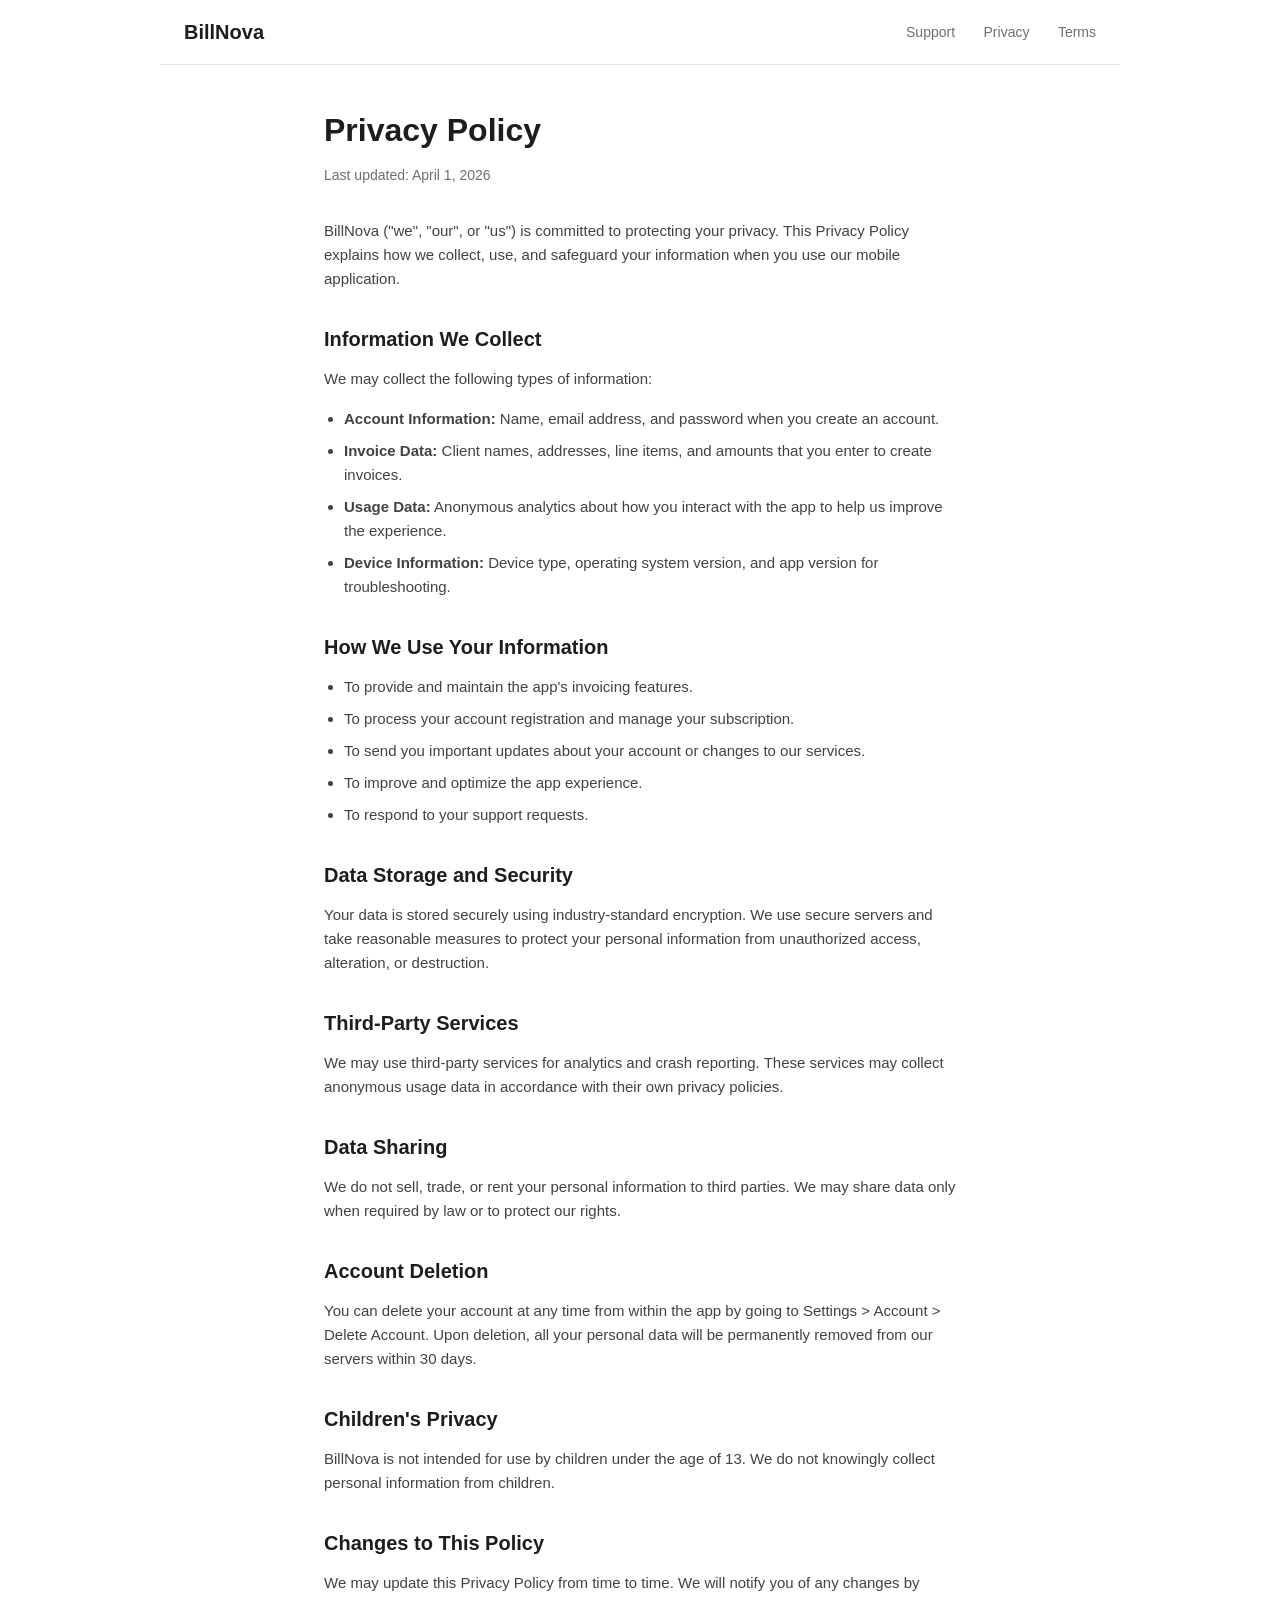
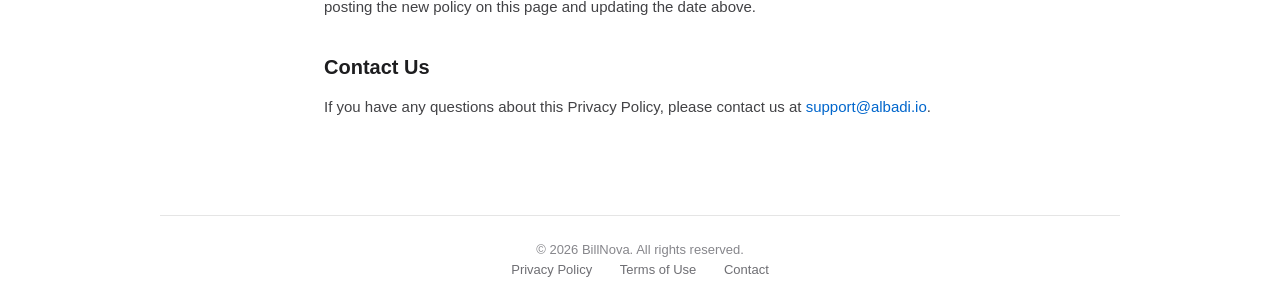
==== privacy.html @ acc8936a "Initial BillNova site: support, privacy, and terms pages" ====
<!DOCTYPE html>
<html lang="en">
<head>
  <meta charset="UTF-8">
  <meta name="viewport" content="width=device-width, initial-scale=1.0">
  <title>BillNova — Privacy Policy</title>
  <link rel="stylesheet" href="style.css">
</head>
<body>
  <header>
    <a href="index.html" class="logo">BillNova</a>
    <nav>
      <a href="index.html">Support</a>
      <a href="privacy.html">Privacy</a>
      <a href="terms.html">Terms</a>
    </nav>
  </header>

  <div class="content">
    <h1>Privacy Policy</h1>
    <p class="updated">Last updated: April 1, 2026</p>

    <p>BillNova ("we", "our", or "us") is committed to protecting your privacy. This Privacy Policy explains how we collect, use, and safeguard your information when you use our mobile application.</p>

    <h2>Information We Collect</h2>
    <p>We may collect the following types of information:</p>
    <ul>
      <li><strong>Account Information:</strong> Name, email address, and password when you create an account.</li>
      <li><strong>Invoice Data:</strong> Client names, addresses, line items, and amounts that you enter to create invoices.</li>
      <li><strong>Usage Data:</strong> Anonymous analytics about how you interact with the app to help us improve the experience.</li>
      <li><strong>Device Information:</strong> Device type, operating system version, and app version for troubleshooting.</li>
    </ul>

    <h2>How We Use Your Information</h2>
    <ul>
      <li>To provide and maintain the app's invoicing features.</li>
      <li>To process your account registration and manage your subscription.</li>
      <li>To send you important updates about your account or changes to our services.</li>
      <li>To improve and optimize the app experience.</li>
      <li>To respond to your support requests.</li>
    </ul>

    <h2>Data Storage and Security</h2>
    <p>Your data is stored securely using industry-standard encryption. We use secure servers and take reasonable measures to protect your personal information from unauthorized access, alteration, or destruction.</p>

    <h2>Third-Party Services</h2>
    <p>We may use third-party services for analytics and crash reporting. These services may collect anonymous usage data in accordance with their own privacy policies.</p>

    <h2>Data Sharing</h2>
    <p>We do not sell, trade, or rent your personal information to third parties. We may share data only when required by law or to protect our rights.</p>

    <h2>Account Deletion</h2>
    <p>You can delete your account at any time from within the app by going to Settings &gt; Account &gt; Delete Account. Upon deletion, all your personal data will be permanently removed from our servers within 30 days.</p>

    <h2>Children's Privacy</h2>
    <p>BillNova is not intended for use by children under the age of 13. We do not knowingly collect personal information from children.</p>

    <h2>Changes to This Policy</h2>
    <p>We may update this Privacy Policy from time to time. We will notify you of any changes by posting the new policy on this page and updating the date above.</p>

    <h2>Contact Us</h2>
    <p>If you have any questions about this Privacy Policy, please contact us at <a href="mailto:support@albadi.io">support@albadi.io</a>.</p>
  </div>

  <footer>
    <p>&copy; 2026 BillNova. All rights reserved.</p>
    <p>
      <a href="privacy.html">Privacy Policy</a>
      <a href="terms.html">Terms of Use</a>
      <a href="mailto:support@albadi.io">Contact</a>
    </p>
  </footer>
</body>
</html>
---- style.css ----
* {
  margin: 0;
  padding: 0;
  box-sizing: border-box;
}

body {
  font-family: -apple-system, BlinkMacSystemFont, "Segoe UI", Roboto, Helvetica, Arial, sans-serif;
  color: #1d1d1f;
  background: #fff;
  line-height: 1.6;
  -webkit-font-smoothing: antialiased;
}

header {
  border-bottom: 1px solid #e5e5e5;
  padding: 16px 24px;
  display: flex;
  align-items: center;
  justify-content: space-between;
  max-width: 960px;
  margin: 0 auto;
}

header .logo {
  font-size: 20px;
  font-weight: 700;
  color: #1d1d1f;
  text-decoration: none;
}

nav a {
  margin-left: 24px;
  font-size: 14px;
  color: #6e6e73;
  text-decoration: none;
}

nav a:hover {
  color: #1d1d1f;
}

.hero {
  text-align: center;
  padding: 80px 24px 60px;
  max-width: 640px;
  margin: 0 auto;
}

.hero h1 {
  font-size: 40px;
  font-weight: 700;
  letter-spacing: -0.5px;
  margin-bottom: 16px;
}

.hero p {
  font-size: 18px;
  color: #6e6e73;
}

.content {
  max-width: 680px;
  margin: 0 auto;
  padding: 40px 24px 80px;
}

.content h1 {
  font-size: 32px;
  font-weight: 700;
  margin-bottom: 8px;
}

.content .updated {
  font-size: 14px;
  color: #6e6e73;
  margin-bottom: 32px;
}

.content h2 {
  font-size: 20px;
  font-weight: 600;
  margin-top: 32px;
  margin-bottom: 12px;
}

.content p,
.content ul {
  font-size: 15px;
  color: #424245;
  margin-bottom: 16px;
}

.content ul {
  padding-left: 20px;
}

.content li {
  margin-bottom: 8px;
}

.content a {
  color: #0066cc;
  text-decoration: none;
}

.content a:hover {
  text-decoration: underline;
}

.support-card {
  background: #f5f5f7;
  border-radius: 12px;
  padding: 32px;
  text-align: center;
  margin: 40px 0;
}

.support-card h2 {
  margin-top: 0;
}

.support-card p {
  margin-bottom: 8px;
}

.btn {
  display: inline-block;
  background: #0066cc;
  color: #fff;
  padding: 12px 28px;
  border-radius: 8px;
  font-size: 15px;
  font-weight: 500;
  text-decoration: none;
  margin-top: 16px;
}

.btn:hover {
  background: #0055b3;
  text-decoration: none;
}

footer {
  border-top: 1px solid #e5e5e5;
  padding: 24px;
  text-align: center;
  font-size: 13px;
  color: #86868b;
  max-width: 960px;
  margin: 0 auto;
}

footer a {
  color: #6e6e73;
  text-decoration: none;
  margin: 0 12px;
}

footer a:hover {
  color: #1d1d1f;
}
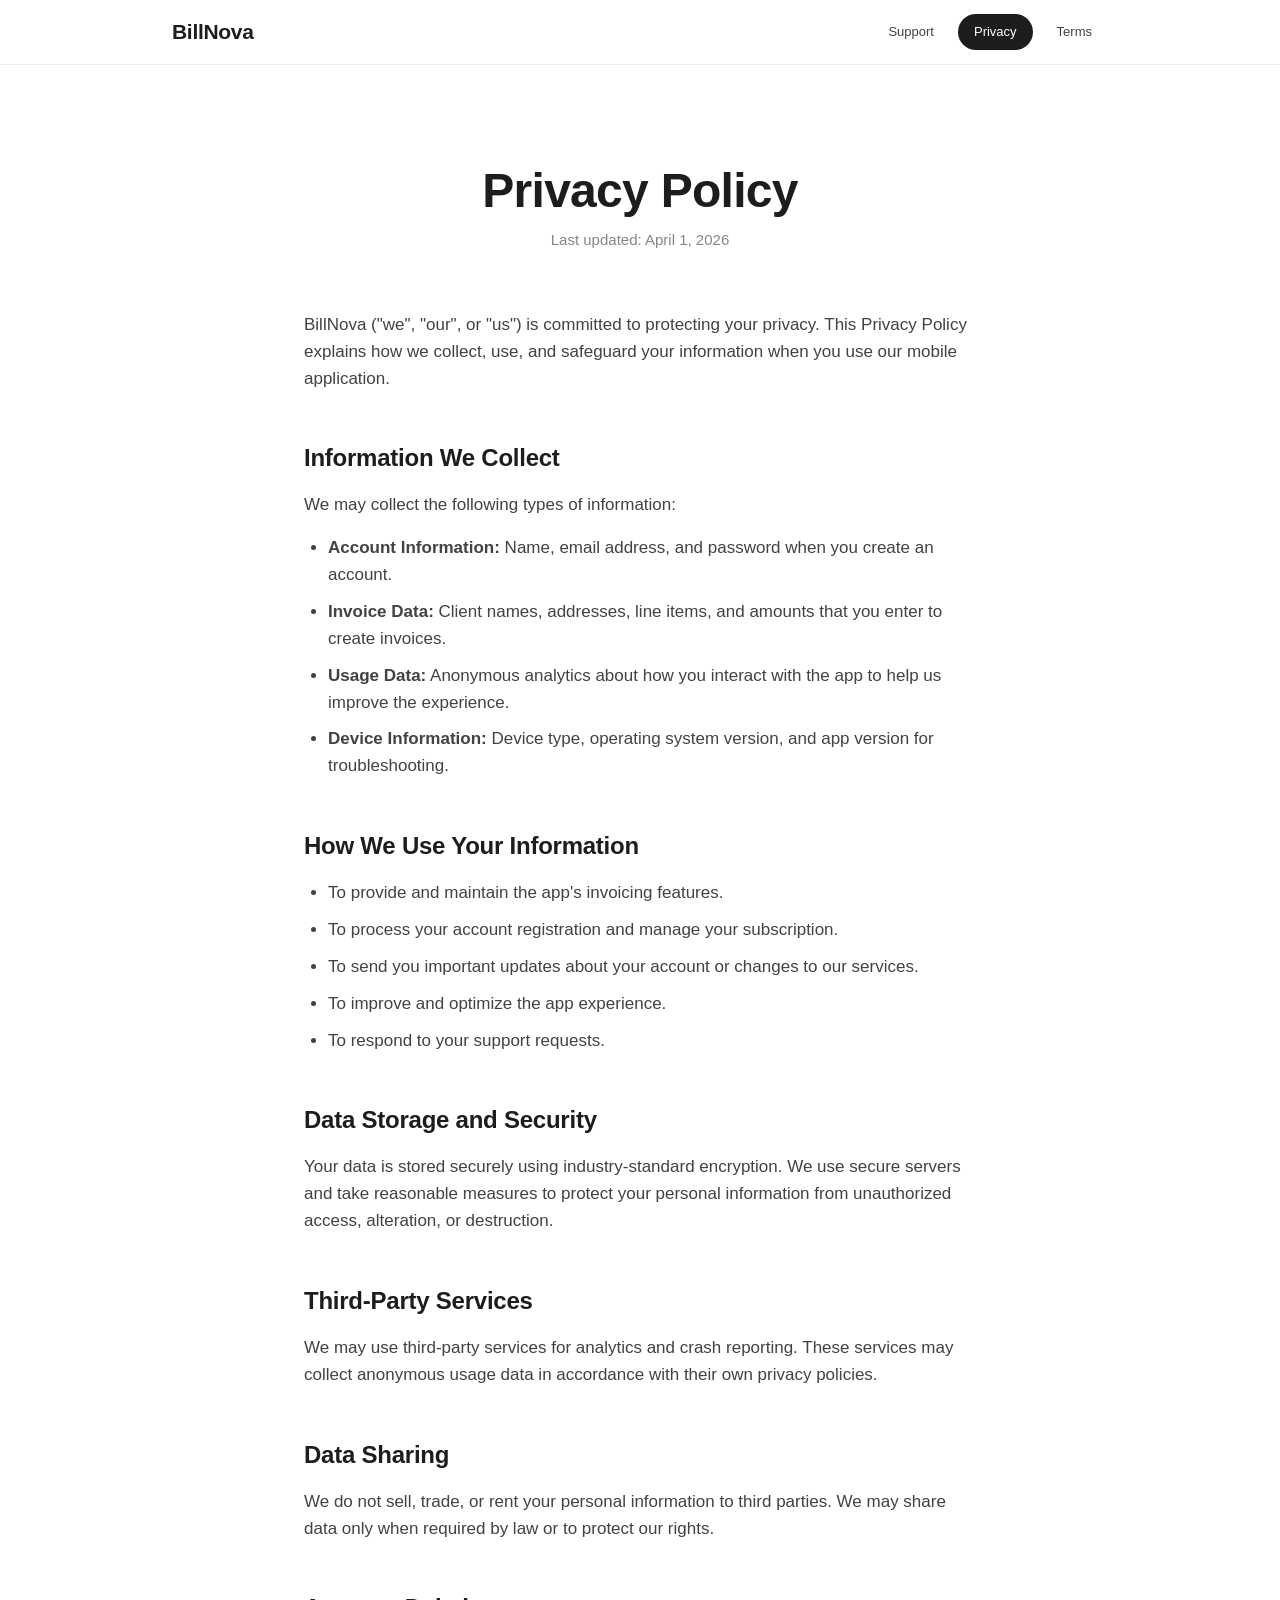
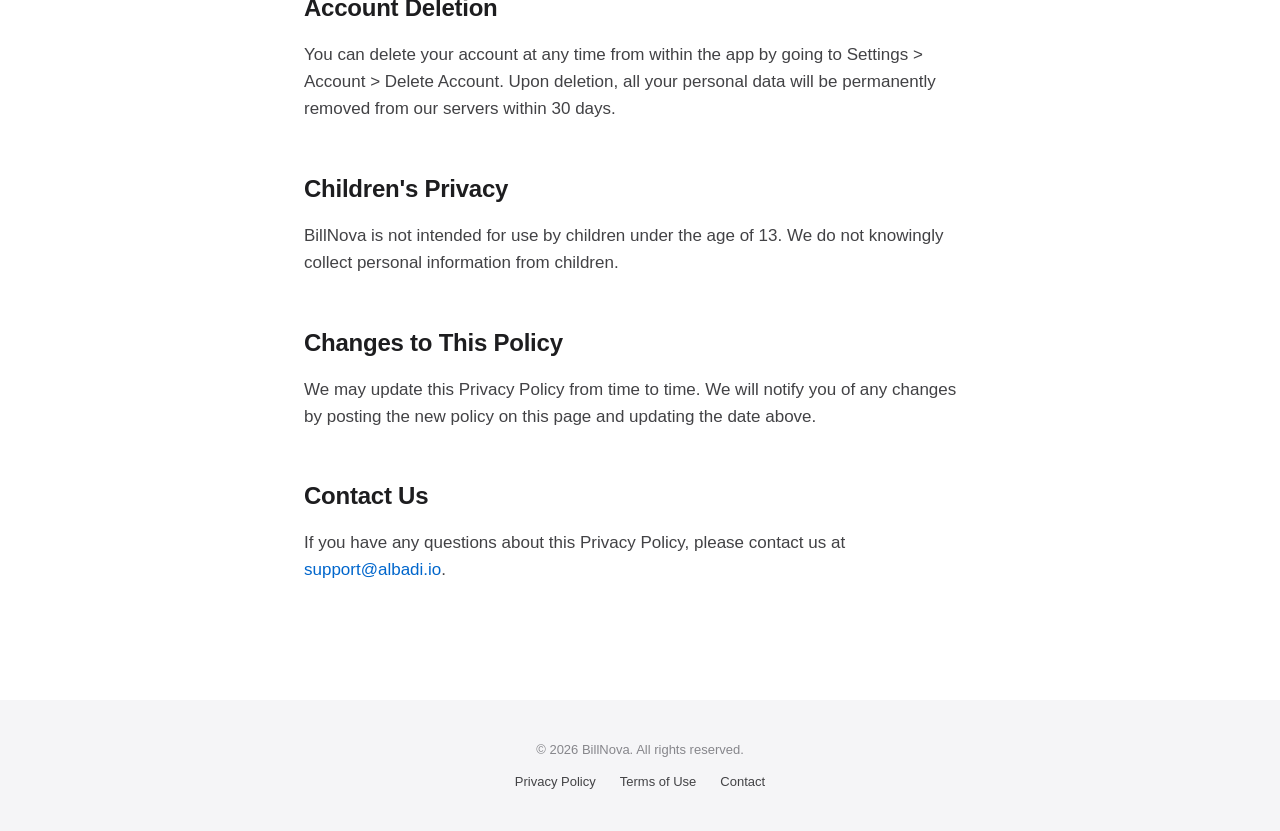
==== commit fe6a1ca2: "Apple-style redesign: frosted glass header, smooth fade-in animations, pill nav, refined typography" ====
--- a/privacy.html
+++ b/privacy.html
@@ -8,67 +8,103 @@
 </head>
 <body>
   <header>
-    <a href="index.html" class="logo">BillNova</a>
-    <nav>
-      <a href="index.html">Support</a>
-      <a href="privacy.html">Privacy</a>
-      <a href="terms.html">Terms</a>
-    </nav>
+    <div class="inner">
+      <a href="index.html" class="logo">BillNova</a>
+      <nav>
+        <a href="index.html">Support</a>
+        <a href="privacy.html" class="active">Privacy</a>
+        <a href="terms.html">Terms</a>
+      </nav>
+    </div>
   </header>
 
-  <div class="content">
+  <div class="page-header fade-in">
     <h1>Privacy Policy</h1>
     <p class="updated">Last updated: April 1, 2026</p>
+  </div>
 
-    <p>BillNova ("we", "our", or "us") is committed to protecting your privacy. This Privacy Policy explains how we collect, use, and safeguard your information when you use our mobile application.</p>
+  <div class="content">
+    <p class="fade-in">BillNova ("we", "our", or "us") is committed to protecting your privacy. This Privacy Policy explains how we collect, use, and safeguard your information when you use our mobile application.</p>
 
-    <h2>Information We Collect</h2>
-    <p>We may collect the following types of information:</p>
-    <ul>
-      <li><strong>Account Information:</strong> Name, email address, and password when you create an account.</li>
-      <li><strong>Invoice Data:</strong> Client names, addresses, line items, and amounts that you enter to create invoices.</li>
-      <li><strong>Usage Data:</strong> Anonymous analytics about how you interact with the app to help us improve the experience.</li>
-      <li><strong>Device Information:</strong> Device type, operating system version, and app version for troubleshooting.</li>
-    </ul>
+    <div class="fade-in">
+      <h2>Information We Collect</h2>
+      <p>We may collect the following types of information:</p>
+      <ul>
+        <li><strong>Account Information:</strong> Name, email address, and password when you create an account.</li>
+        <li><strong>Invoice Data:</strong> Client names, addresses, line items, and amounts that you enter to create invoices.</li>
+        <li><strong>Usage Data:</strong> Anonymous analytics about how you interact with the app to help us improve the experience.</li>
+        <li><strong>Device Information:</strong> Device type, operating system version, and app version for troubleshooting.</li>
+      </ul>
+    </div>
 
-    <h2>How We Use Your Information</h2>
-    <ul>
-      <li>To provide and maintain the app's invoicing features.</li>
-      <li>To process your account registration and manage your subscription.</li>
-      <li>To send you important updates about your account or changes to our services.</li>
-      <li>To improve and optimize the app experience.</li>
-      <li>To respond to your support requests.</li>
-    </ul>
+    <div class="fade-in">
+      <h2>How We Use Your Information</h2>
+      <ul>
+        <li>To provide and maintain the app's invoicing features.</li>
+        <li>To process your account registration and manage your subscription.</li>
+        <li>To send you important updates about your account or changes to our services.</li>
+        <li>To improve and optimize the app experience.</li>
+        <li>To respond to your support requests.</li>
+      </ul>
+    </div>
 
-    <h2>Data Storage and Security</h2>
-    <p>Your data is stored securely using industry-standard encryption. We use secure servers and take reasonable measures to protect your personal information from unauthorized access, alteration, or destruction.</p>
+    <div class="fade-in">
+      <h2>Data Storage and Security</h2>
+      <p>Your data is stored securely using industry-standard encryption. We use secure servers and take reasonable measures to protect your personal information from unauthorized access, alteration, or destruction.</p>
+    </div>
 
-    <h2>Third-Party Services</h2>
-    <p>We may use third-party services for analytics and crash reporting. These services may collect anonymous usage data in accordance with their own privacy policies.</p>
+    <div class="fade-in">
+      <h2>Third-Party Services</h2>
+      <p>We may use third-party services for analytics and crash reporting. These services may collect anonymous usage data in accordance with their own privacy policies.</p>
+    </div>
 
-    <h2>Data Sharing</h2>
-    <p>We do not sell, trade, or rent your personal information to third parties. We may share data only when required by law or to protect our rights.</p>
+    <div class="fade-in">
+      <h2>Data Sharing</h2>
+      <p>We do not sell, trade, or rent your personal information to third parties. We may share data only when required by law or to protect our rights.</p>
+    </div>
 
-    <h2>Account Deletion</h2>
-    <p>You can delete your account at any time from within the app by going to Settings &gt; Account &gt; Delete Account. Upon deletion, all your personal data will be permanently removed from our servers within 30 days.</p>
+    <div class="fade-in">
+      <h2>Account Deletion</h2>
+      <p>You can delete your account at any time from within the app by going to Settings &gt; Account &gt; Delete Account. Upon deletion, all your personal data will be permanently removed from our servers within 30 days.</p>
+    </div>
 
-    <h2>Children's Privacy</h2>
-    <p>BillNova is not intended for use by children under the age of 13. We do not knowingly collect personal information from children.</p>
+    <div class="fade-in">
+      <h2>Children's Privacy</h2>
+      <p>BillNova is not intended for use by children under the age of 13. We do not knowingly collect personal information from children.</p>
+    </div>
 
-    <h2>Changes to This Policy</h2>
-    <p>We may update this Privacy Policy from time to time. We will notify you of any changes by posting the new policy on this page and updating the date above.</p>
+    <div class="fade-in">
+      <h2>Changes to This Policy</h2>
+      <p>We may update this Privacy Policy from time to time. We will notify you of any changes by posting the new policy on this page and updating the date above.</p>
+    </div>
 
-    <h2>Contact Us</h2>
-    <p>If you have any questions about this Privacy Policy, please contact us at <a href="mailto:support@albadi.io">support@albadi.io</a>.</p>
+    <div class="fade-in">
+      <h2>Contact Us</h2>
+      <p>If you have any questions about this Privacy Policy, please contact us at <a href="mailto:support@albadi.io">support@albadi.io</a>.</p>
+    </div>
   </div>
 
   <footer>
-    <p>&copy; 2026 BillNova. All rights reserved.</p>
-    <p>
-      <a href="privacy.html">Privacy Policy</a>
-      <a href="terms.html">Terms of Use</a>
-      <a href="mailto:support@albadi.io">Contact</a>
-    </p>
+    <div class="inner">
+      <p>&copy; 2026 BillNova. All rights reserved.</p>
+      <div class="links">
+        <a href="privacy.html">Privacy Policy</a>
+        <a href="terms.html">Terms of Use</a>
+        <a href="mailto:support@albadi.io">Contact</a>
+      </div>
+    </div>
   </footer>
+
+  <script>
+    const observer = new IntersectionObserver((entries) => {
+      entries.forEach(entry => {
+        if (entry.isIntersecting) {
+          entry.target.classList.add('visible');
+        }
+      });
+    }, { threshold: 0.1, rootMargin: '0px 0px -40px 0px' });
+
+    document.querySelectorAll('.fade-in').forEach(el => observer.observe(el));
+  </script>
 </body>
 </html>
--- a/style.css
+++ b/style.css
@@ -5,158 +5,326 @@
 }
 
 body {
-  font-family: -apple-system, BlinkMacSystemFont, "Segoe UI", Roboto, Helvetica, Arial, sans-serif;
+  font-family: -apple-system, BlinkMacSystemFont, "SF Pro Display", "SF Pro Text", "Helvetica Neue", Helvetica, Arial, sans-serif;
   color: #1d1d1f;
   background: #fff;
-  line-height: 1.6;
+  line-height: 1.5;
   -webkit-font-smoothing: antialiased;
-}
-
+  -moz-osx-font-smoothing: grayscale;
+  overflow-x: hidden;
+}
+
+/* Fade-in animations */
+.fade-in {
+  opacity: 0;
+  transform: translateY(30px);
+  transition: opacity 0.8s ease, transform 0.8s ease;
+}
+
+.fade-in.visible {
+  opacity: 1;
+  transform: translateY(0);
+}
+
+/* Header */
 header {
-  border-bottom: 1px solid #e5e5e5;
-  padding: 16px 24px;
+  position: sticky;
+  top: 0;
+  z-index: 100;
+  background: rgba(255, 255, 255, 0.72);
+  backdrop-filter: saturate(180%) blur(20px);
+  -webkit-backdrop-filter: saturate(180%) blur(20px);
+  border-bottom: 1px solid rgba(0, 0, 0, 0.08);
+}
+
+header .inner {
+  max-width: 980px;
+  margin: 0 auto;
+  padding: 14px 22px;
   display: flex;
   align-items: center;
   justify-content: space-between;
-  max-width: 960px;
-  margin: 0 auto;
 }
 
 header .logo {
-  font-size: 20px;
+  font-size: 21px;
   font-weight: 700;
   color: #1d1d1f;
   text-decoration: none;
+  letter-spacing: -0.3px;
+}
+
+nav {
+  display: flex;
+  gap: 8px;
 }
 
 nav a {
-  margin-left: 24px;
-  font-size: 14px;
-  color: #6e6e73;
-  text-decoration: none;
+  font-size: 13px;
+  color: #424245;
+  text-decoration: none;
+  padding: 8px 16px;
+  border-radius: 20px;
+  transition: all 0.3s ease;
+  font-weight: 500;
 }
 
 nav a:hover {
   color: #1d1d1f;
-}
-
+  background: rgba(0, 0, 0, 0.04);
+}
+
+nav a.active {
+  color: #fff;
+  background: #1d1d1f;
+}
+
+/* Hero */
 .hero {
   text-align: center;
-  padding: 80px 24px 60px;
-  max-width: 640px;
+  padding: 100px 24px 80px;
+  max-width: 720px;
   margin: 0 auto;
 }
 
 .hero h1 {
-  font-size: 40px;
+  font-size: 56px;
   font-weight: 700;
-  letter-spacing: -0.5px;
+  letter-spacing: -0.015em;
+  line-height: 1.07;
+  margin-bottom: 20px;
+  background: linear-gradient(135deg, #1d1d1f 0%, #424245 100%);
+  -webkit-background-clip: text;
+  -webkit-text-fill-color: transparent;
+  background-clip: text;
+}
+
+.hero p {
+  font-size: 21px;
+  color: #86868b;
+  font-weight: 400;
+  line-height: 1.38;
+  max-width: 500px;
+  margin: 0 auto;
+}
+
+/* Content sections */
+.content {
+  max-width: 720px;
+  margin: 0 auto;
+  padding: 0 24px 100px;
+}
+
+.content h1 {
+  font-size: 48px;
+  font-weight: 700;
+  letter-spacing: -0.015em;
+  line-height: 1.1;
+  margin-bottom: 8px;
+}
+
+.content .updated {
+  font-size: 15px;
+  color: #86868b;
+  margin-bottom: 48px;
+}
+
+.content h2 {
+  font-size: 24px;
+  font-weight: 600;
+  margin-top: 48px;
   margin-bottom: 16px;
-}
-
-.hero p {
-  font-size: 18px;
-  color: #6e6e73;
-}
-
-.content {
-  max-width: 680px;
-  margin: 0 auto;
-  padding: 40px 24px 80px;
-}
-
-.content h1 {
-  font-size: 32px;
-  font-weight: 700;
-  margin-bottom: 8px;
-}
-
-.content .updated {
-  font-size: 14px;
-  color: #6e6e73;
-  margin-bottom: 32px;
-}
-
-.content h2 {
-  font-size: 20px;
+  letter-spacing: -0.01em;
+}
+
+.content h3 {
+  font-size: 19px;
   font-weight: 600;
   margin-top: 32px;
-  margin-bottom: 12px;
+  margin-bottom: 8px;
 }
 
 .content p,
 .content ul {
-  font-size: 15px;
+  font-size: 17px;
   color: #424245;
   margin-bottom: 16px;
+  line-height: 1.58;
 }
 
 .content ul {
-  padding-left: 20px;
+  padding-left: 24px;
 }
 
 .content li {
-  margin-bottom: 8px;
+  margin-bottom: 10px;
 }
 
 .content a {
-  color: #0066cc;
-  text-decoration: none;
+  color: #06c;
+  text-decoration: none;
+  transition: color 0.2s ease;
 }
 
 .content a:hover {
+  color: #0055b3;
   text-decoration: underline;
 }
 
+/* Support card */
 .support-card {
-  background: #f5f5f7;
-  border-radius: 12px;
-  padding: 32px;
+  background: linear-gradient(145deg, #f5f5f7, #fafafa);
+  border-radius: 20px;
+  padding: 56px 40px;
   text-align: center;
-  margin: 40px 0;
+  margin: 64px 0;
+  transition: transform 0.4s ease, box-shadow 0.4s ease;
+}
+
+.support-card:hover {
+  transform: scale(1.01);
+  box-shadow: 0 8px 40px rgba(0, 0, 0, 0.06);
 }
 
 .support-card h2 {
   margin-top: 0;
+  font-size: 28px;
 }
 
 .support-card p {
   margin-bottom: 8px;
-}
-
+  font-size: 17px;
+  color: #86868b;
+}
+
+/* Buttons */
 .btn {
   display: inline-block;
-  background: #0066cc;
+  background: #1d1d1f;
   color: #fff;
-  padding: 12px 28px;
-  border-radius: 8px;
+  padding: 16px 36px;
+  border-radius: 980px;
+  font-size: 17px;
+  font-weight: 500;
+  text-decoration: none;
+  margin-top: 20px;
+  transition: all 0.4s ease;
+  letter-spacing: -0.01em;
+}
+
+.btn:hover {
+  background: #424245;
+  transform: scale(1.04);
+  text-decoration: none;
+}
+
+/* Section divider */
+.section-break {
+  width: 100%;
+  height: 1px;
+  background: linear-gradient(90deg, transparent, rgba(0,0,0,0.08), transparent);
+  margin: 60px auto;
+  max-width: 720px;
+}
+
+/* FAQ items */
+.faq-item {
+  padding: 28px 0;
+  border-bottom: 1px solid rgba(0, 0, 0, 0.06);
+}
+
+.faq-item:last-child {
+  border-bottom: none;
+}
+
+.faq-item h3 {
+  margin-top: 0;
+  font-size: 19px;
+  transition: color 0.3s ease;
+}
+
+.faq-item p {
+  margin-bottom: 0;
+}
+
+/* Page header for legal pages */
+.page-header {
+  text-align: center;
+  padding: 100px 24px 60px;
+  max-width: 720px;
+  margin: 0 auto;
+}
+
+.page-header h1 {
+  font-size: 48px;
+  font-weight: 700;
+  letter-spacing: -0.015em;
+  line-height: 1.1;
+  margin-bottom: 12px;
+}
+
+.page-header .updated {
   font-size: 15px;
-  font-weight: 500;
-  text-decoration: none;
-  margin-top: 16px;
-}
-
-.btn:hover {
-  background: #0055b3;
-  text-decoration: none;
-}
-
+  color: #86868b;
+}
+
+/* Footer */
 footer {
-  border-top: 1px solid #e5e5e5;
-  padding: 24px;
+  background: #f5f5f7;
+  padding: 40px 24px;
   text-align: center;
+}
+
+footer .inner {
+  max-width: 980px;
+  margin: 0 auto;
+}
+
+footer p {
   font-size: 13px;
   color: #86868b;
-  max-width: 960px;
-  margin: 0 auto;
+  margin-bottom: 12px;
+}
+
+footer .links {
+  display: flex;
+  justify-content: center;
+  gap: 24px;
+  flex-wrap: wrap;
 }
 
 footer a {
-  color: #6e6e73;
-  text-decoration: none;
-  margin: 0 12px;
+  color: #424245;
+  text-decoration: none;
+  font-size: 13px;
+  transition: color 0.3s ease;
 }
 
 footer a:hover {
   color: #1d1d1f;
 }
+
+/* Responsive */
+@media (max-width: 768px) {
+  .hero h1 {
+    font-size: 36px;
+  }
+
+  .hero p {
+    font-size: 18px;
+  }
+
+  .content h1,
+  .page-header h1 {
+    font-size: 32px;
+  }
+
+  .support-card {
+    padding: 40px 24px;
+  }
+
+  nav a {
+    font-size: 12px;
+    padding: 6px 12px;
+  }
+}
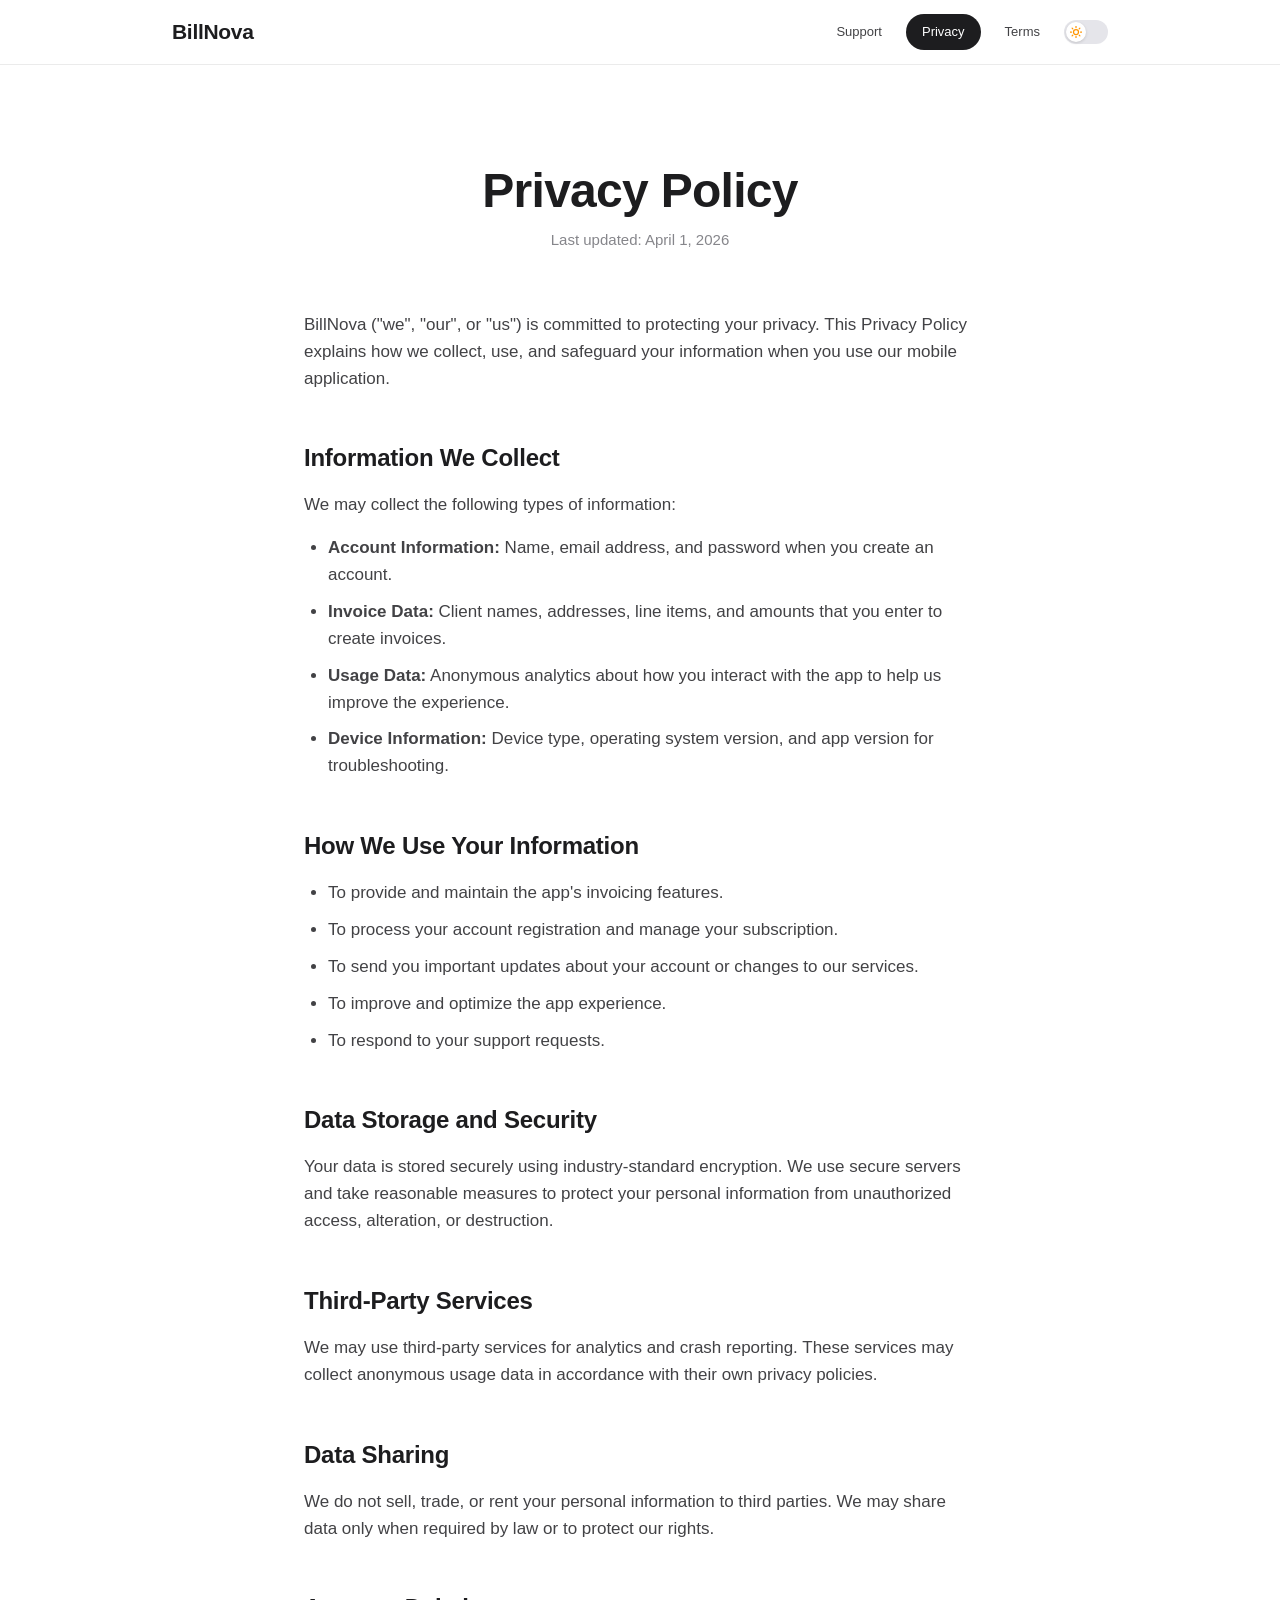
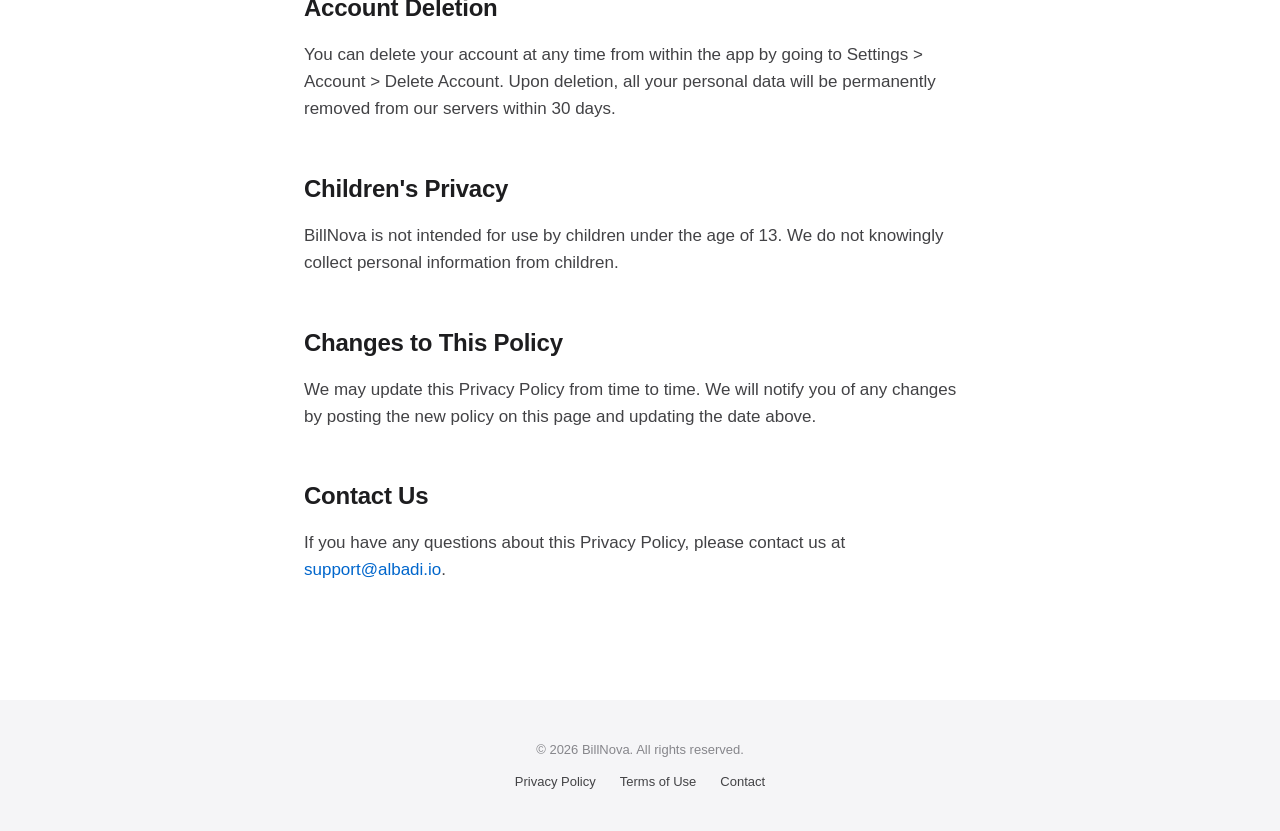
==== commit 770f2480: "Add animated sun/moon dark mode toggle in header with localStorage persistence" ====
--- a/privacy.html
+++ b/privacy.html
@@ -5,6 +5,7 @@
   <meta name="viewport" content="width=device-width, initial-scale=1.0">
   <title>BillNova — Privacy Policy</title>
   <link rel="stylesheet" href="style.css">
+  <script src="theme.js"></script>
 </head>
 <body>
   <header>
@@ -14,6 +15,12 @@
         <a href="index.html">Support</a>
         <a href="privacy.html" class="active">Privacy</a>
         <a href="terms.html">Terms</a>
+        <button class="theme-toggle" aria-label="Toggle dark mode">
+          <span class="toggle-thumb">
+            <svg class="sun-icon" viewBox="0 0 24 24" fill="none" stroke="currentColor" stroke-width="2.5" stroke-linecap="round"><circle cx="12" cy="12" r="5"/><line x1="12" y1="1" x2="12" y2="3"/><line x1="12" y1="21" x2="12" y2="23"/><line x1="4.22" y1="4.22" x2="5.64" y2="5.64"/><line x1="18.36" y1="18.36" x2="19.78" y2="19.78"/><line x1="1" y1="12" x2="3" y2="12"/><line x1="21" y1="12" x2="23" y2="12"/><line x1="4.22" y1="19.78" x2="5.64" y2="18.36"/><line x1="18.36" y1="5.64" x2="19.78" y2="4.22"/></svg>
+            <svg class="moon-icon" viewBox="0 0 24 24" fill="none" stroke="currentColor" stroke-width="2.5" stroke-linecap="round"><path d="M21 12.79A9 9 0 1 1 11.21 3 7 7 0 0 0 21 12.79z"/></svg>
+          </span>
+        </button>
       </nav>
     </div>
   </header>
@@ -95,16 +102,5 @@
     </div>
   </footer>
 
-  <script>
-    const observer = new IntersectionObserver((entries) => {
-      entries.forEach(entry => {
-        if (entry.isIntersecting) {
-          entry.target.classList.add('visible');
-        }
-      });
-    }, { threshold: 0.1, rootMargin: '0px 0px -40px 0px' });
-
-    document.querySelectorAll('.fade-in').forEach(el => observer.observe(el));
-  </script>
 </body>
 </html>
--- a/style.css
+++ b/style.css
@@ -12,6 +12,7 @@
   -webkit-font-smoothing: antialiased;
   -moz-osx-font-smoothing: grayscale;
   overflow-x: hidden;
+  transition: background 0.4s ease, color 0.4s ease;
 }
 
 /* Fade-in animations */
@@ -35,6 +36,7 @@
   backdrop-filter: saturate(180%) blur(20px);
   -webkit-backdrop-filter: saturate(180%) blur(20px);
   border-bottom: 1px solid rgba(0, 0, 0, 0.08);
+  transition: background 0.4s ease, border-color 0.4s ease;
 }
 
 header .inner {
@@ -46,17 +48,25 @@
   justify-content: space-between;
 }
 
+.header-left {
+  display: flex;
+  align-items: center;
+  gap: 16px;
+}
+
 header .logo {
   font-size: 21px;
   font-weight: 700;
   color: #1d1d1f;
   text-decoration: none;
   letter-spacing: -0.3px;
+  transition: color 0.4s ease;
 }
 
 nav {
   display: flex;
   gap: 8px;
+  align-items: center;
 }
 
 nav a {
@@ -77,6 +87,56 @@
 nav a.active {
   color: #fff;
   background: #1d1d1f;
+}
+
+/* Theme toggle */
+.theme-toggle {
+  position: relative;
+  width: 44px;
+  height: 24px;
+  background: #e5e5ea;
+  border-radius: 12px;
+  border: none;
+  cursor: pointer;
+  padding: 0;
+  transition: background 0.3s ease;
+  flex-shrink: 0;
+}
+
+.theme-toggle:hover {
+  background: #d1d1d6;
+}
+
+.toggle-thumb {
+  position: absolute;
+  top: 2px;
+  left: 2px;
+  width: 20px;
+  height: 20px;
+  background: #fff;
+  border-radius: 50%;
+  transition: transform 0.35s cubic-bezier(0.4, 0, 0.2, 1);
+  display: flex;
+  align-items: center;
+  justify-content: center;
+  box-shadow: 0 1px 3px rgba(0, 0, 0, 0.15);
+}
+
+.toggle-thumb svg {
+  width: 12px;
+  height: 12px;
+  transition: opacity 0.3s ease, transform 0.3s ease;
+}
+
+.sun-icon {
+  color: #ff9500;
+}
+
+.moon-icon {
+  color: #5e5ce6;
+  position: absolute;
+  opacity: 0;
+  transform: rotate(-90deg);
 }
 
 /* Hero */
@@ -121,6 +181,7 @@
   letter-spacing: -0.015em;
   line-height: 1.1;
   margin-bottom: 8px;
+  transition: color 0.4s ease;
 }
 
 .content .updated {
@@ -135,6 +196,7 @@
   margin-top: 48px;
   margin-bottom: 16px;
   letter-spacing: -0.01em;
+  transition: color 0.4s ease;
 }
 
 .content h3 {
@@ -142,6 +204,7 @@
   font-weight: 600;
   margin-top: 32px;
   margin-bottom: 8px;
+  transition: color 0.4s ease;
 }
 
 .content p,
@@ -150,6 +213,7 @@
   color: #424245;
   margin-bottom: 16px;
   line-height: 1.58;
+  transition: color 0.4s ease;
 }
 
 .content ul {
@@ -169,6 +233,14 @@
 .content a:hover {
   color: #0055b3;
   text-decoration: underline;
+}
+
+.content a.btn,
+.content a.btn:visited,
+.content a.btn:hover,
+.content a.btn:active {
+  color: #fff !important;
+  text-decoration: none !important;
 }
 
 /* Support card */
@@ -178,7 +250,7 @@
   padding: 56px 40px;
   text-align: center;
   margin: 64px 0;
-  transition: transform 0.4s ease, box-shadow 0.4s ease;
+  transition: transform 0.4s ease, box-shadow 0.4s ease, background 0.4s ease;
 }
 
 .support-card:hover {
@@ -189,6 +261,7 @@
 .support-card h2 {
   margin-top: 0;
   font-size: 28px;
+  transition: color 0.4s ease;
 }
 
 .support-card p {
@@ -231,6 +304,7 @@
 .faq-item {
   padding: 28px 0;
   border-bottom: 1px solid rgba(0, 0, 0, 0.06);
+  transition: border-color 0.4s ease;
 }
 
 .faq-item:last-child {
@@ -261,6 +335,7 @@
   letter-spacing: -0.015em;
   line-height: 1.1;
   margin-bottom: 12px;
+  transition: color 0.4s ease;
 }
 
 .page-header .updated {
@@ -273,6 +348,7 @@
   background: #f5f5f7;
   padding: 40px 24px;
   text-align: center;
+  transition: background 0.4s ease;
 }
 
 footer .inner {
@@ -304,6 +380,135 @@
   color: #1d1d1f;
 }
 
+/* ========== DARK MODE ========== */
+[data-theme="dark"] body {
+  background: #000;
+  color: #f5f5f7;
+}
+
+[data-theme="dark"] header {
+  background: rgba(0, 0, 0, 0.72);
+  border-bottom: 1px solid rgba(255, 255, 255, 0.1);
+}
+
+[data-theme="dark"] header .logo {
+  color: #f5f5f7;
+}
+
+[data-theme="dark"] nav a {
+  color: #a1a1a6;
+}
+
+[data-theme="dark"] nav a:hover {
+  color: #f5f5f7;
+  background: rgba(255, 255, 255, 0.08);
+}
+
+[data-theme="dark"] nav a.active {
+  color: #000;
+  background: #f5f5f7;
+}
+
+[data-theme="dark"] .theme-toggle {
+  background: #48484a;
+}
+
+[data-theme="dark"] .theme-toggle:hover {
+  background: #636366;
+}
+
+[data-theme="dark"] .toggle-thumb {
+  transform: translateX(20px);
+  background: #1c1c1e;
+}
+
+[data-theme="dark"] .sun-icon {
+  opacity: 0;
+  transform: rotate(90deg);
+}
+
+[data-theme="dark"] .moon-icon {
+  opacity: 1;
+  transform: rotate(0deg);
+}
+
+[data-theme="dark"] .hero h1 {
+  background: linear-gradient(135deg, #f5f5f7 0%, #a1a1a6 100%);
+  -webkit-background-clip: text;
+  -webkit-text-fill-color: transparent;
+  background-clip: text;
+}
+
+[data-theme="dark"] .content h1,
+[data-theme="dark"] .content h2,
+[data-theme="dark"] .content h3,
+[data-theme="dark"] .page-header h1,
+[data-theme="dark"] .faq-item h3,
+[data-theme="dark"] .support-card h2 {
+  color: #f5f5f7;
+}
+
+[data-theme="dark"] .content p,
+[data-theme="dark"] .content ul {
+  color: #a1a1a6;
+}
+
+[data-theme="dark"] .content a {
+  color: #2997ff;
+}
+
+[data-theme="dark"] .content a:hover {
+  color: #6cb4ff;
+}
+
+[data-theme="dark"] .content a.btn,
+[data-theme="dark"] .content a.btn:visited,
+[data-theme="dark"] .content a.btn:hover,
+[data-theme="dark"] .content a.btn:active {
+  color: #000 !important;
+}
+
+[data-theme="dark"] .faq-item {
+  border-bottom-color: rgba(255, 255, 255, 0.08);
+}
+
+[data-theme="dark"] .support-card {
+  background: linear-gradient(145deg, #1c1c1e, #2c2c2e);
+}
+
+[data-theme="dark"] .support-card:hover {
+  box-shadow: 0 8px 40px rgba(0, 0, 0, 0.4);
+}
+
+[data-theme="dark"] .support-card p {
+  color: #86868b;
+}
+
+[data-theme="dark"] .btn {
+  background: #f5f5f7;
+  color: #000;
+}
+
+[data-theme="dark"] .btn:hover {
+  background: #d1d1d6;
+}
+
+[data-theme="dark"] footer {
+  background: #1c1c1e;
+}
+
+[data-theme="dark"] footer a {
+  color: #a1a1a6;
+}
+
+[data-theme="dark"] footer a:hover {
+  color: #f5f5f7;
+}
+
+[data-theme="dark"] .section-break {
+  background: linear-gradient(90deg, transparent, rgba(255,255,255,0.08), transparent);
+}
+
 /* Responsive */
 @media (max-width: 768px) {
   .hero h1 {
@@ -327,4 +532,18 @@
     font-size: 12px;
     padding: 6px 12px;
   }
-}
+
+  .theme-toggle {
+    width: 38px;
+    height: 22px;
+  }
+
+  .toggle-thumb {
+    width: 18px;
+    height: 18px;
+  }
+
+  [data-theme="dark"] .toggle-thumb {
+    transform: translateX(16px);
+  }
+}
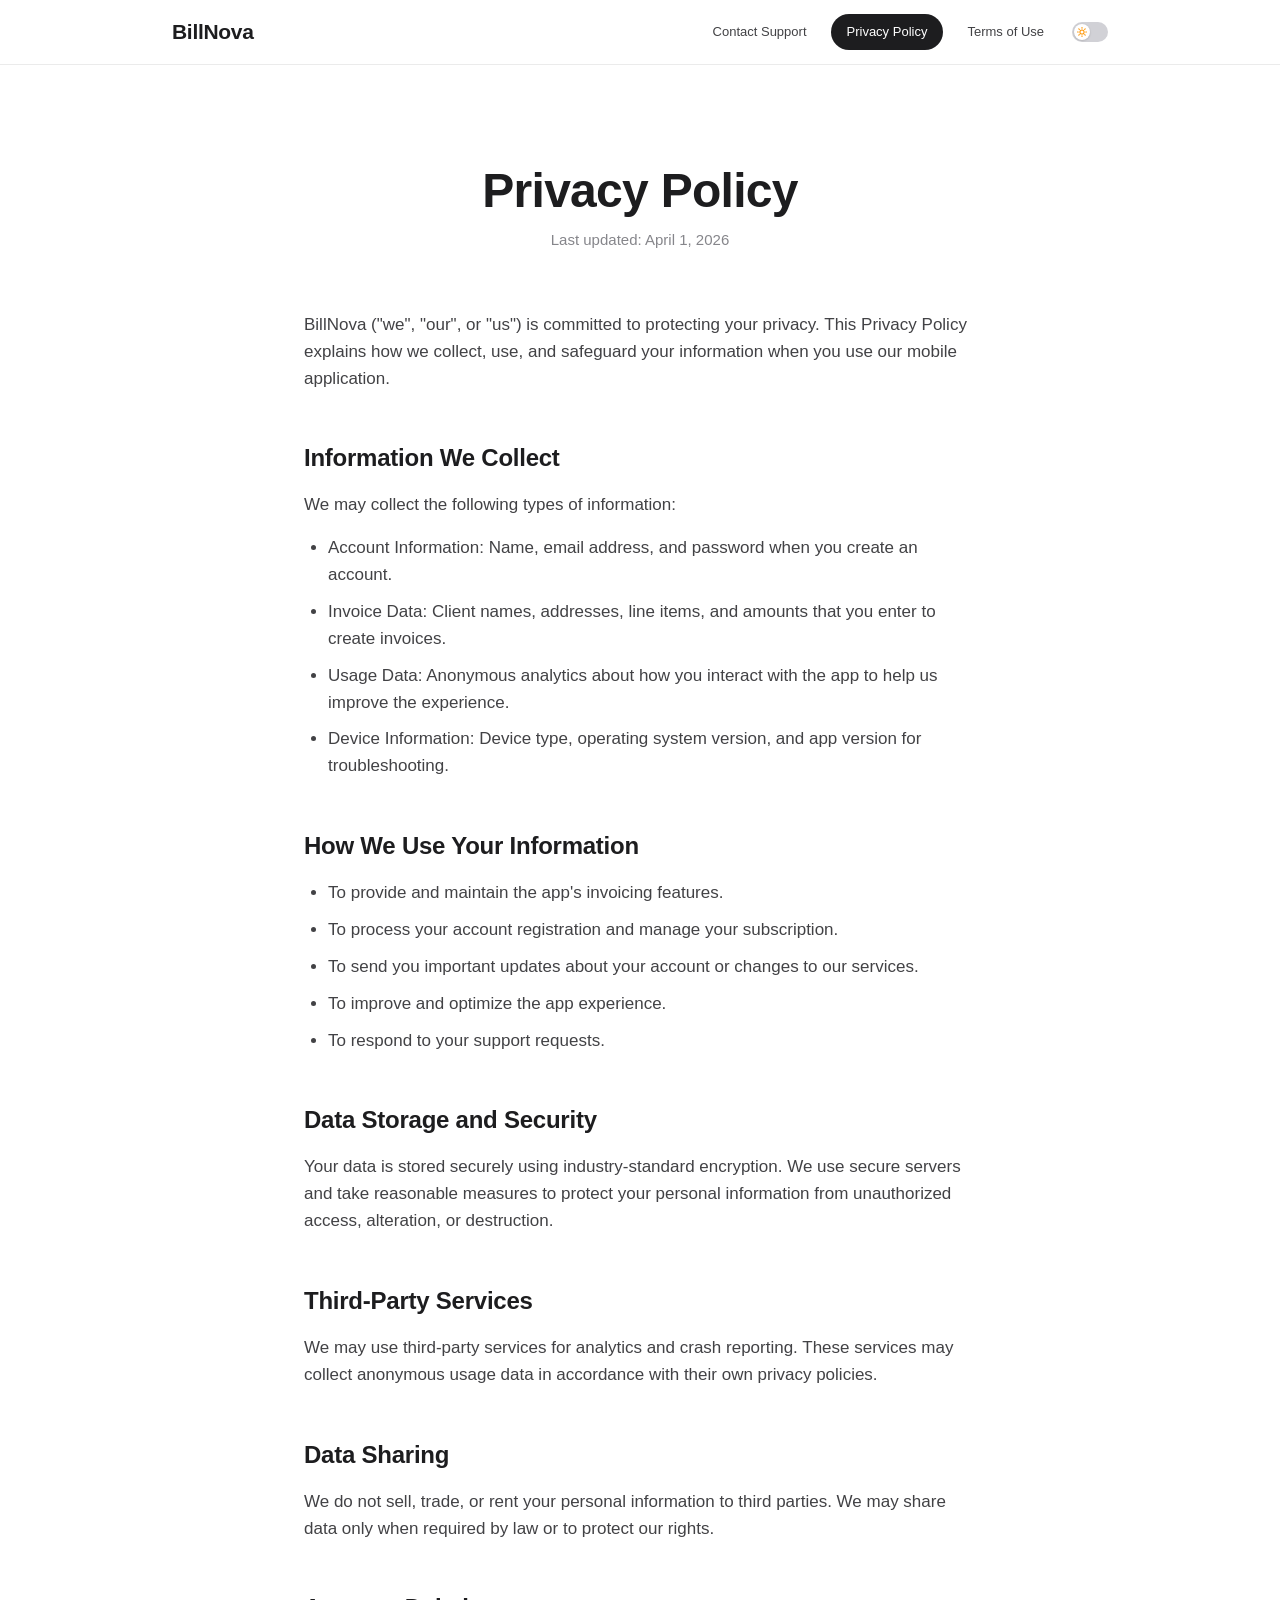
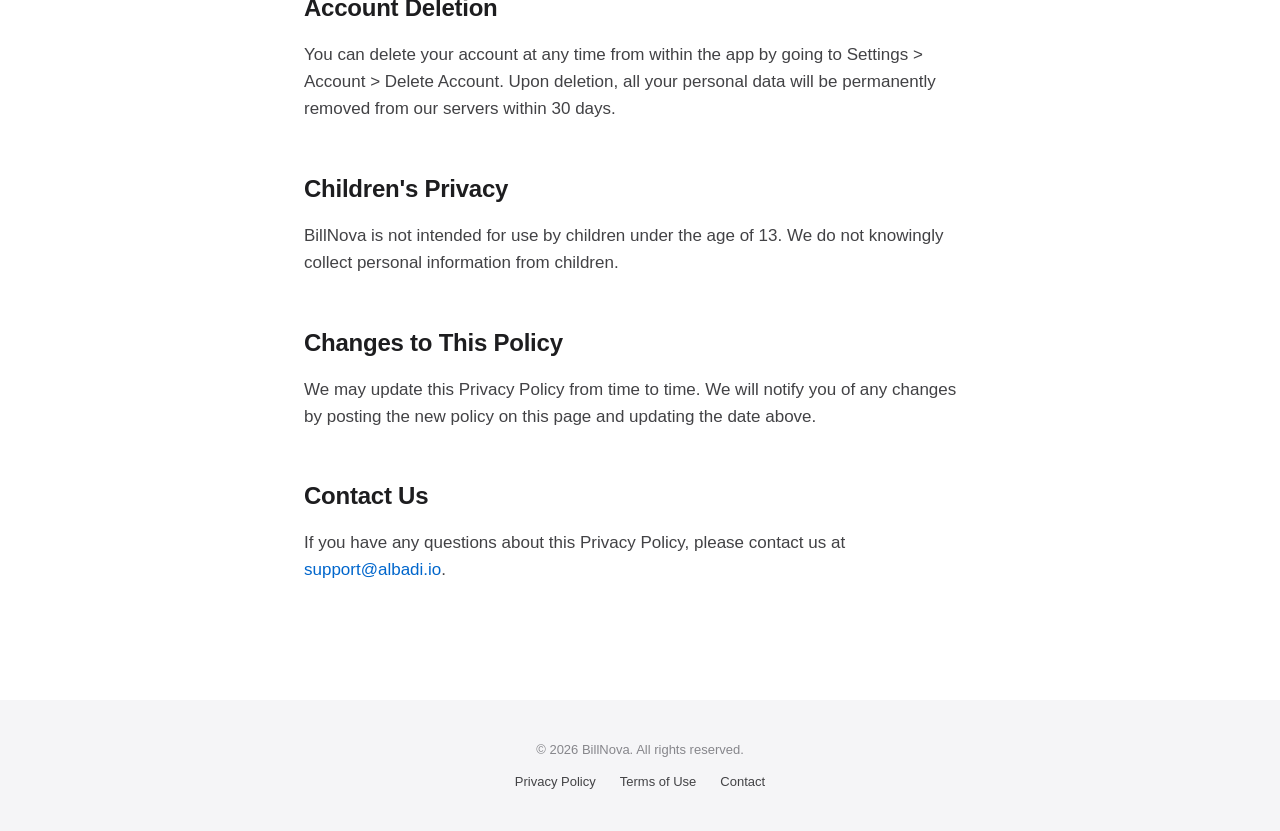
==== commit 820ca515: "Add 14-language auto-detection (ar, de, en, es, fr, hi, id, it, ja, ko, pt-BR, ru, tr, zh) + smaller" ====
--- a/privacy.html
+++ b/privacy.html
@@ -6,15 +6,16 @@
   <title>BillNova — Privacy Policy</title>
   <link rel="stylesheet" href="style.css">
   <script src="theme.js"></script>
+  <script src="i18n.js"></script>
 </head>
 <body>
   <header>
     <div class="inner">
       <a href="index.html" class="logo">BillNova</a>
       <nav>
-        <a href="index.html">Support</a>
-        <a href="privacy.html" class="active">Privacy</a>
-        <a href="terms.html">Terms</a>
+        <a href="index.html" data-i18n="contactBtn">Support</a>
+        <a href="privacy.html" class="active" data-i18n="privacyLink">Privacy</a>
+        <a href="terms.html" data-i18n="termsLink">Terms</a>
         <button class="theme-toggle" aria-label="Toggle dark mode">
           <span class="toggle-thumb">
             <svg class="sun-icon" viewBox="0 0 24 24" fill="none" stroke="currentColor" stroke-width="2.5" stroke-linecap="round"><circle cx="12" cy="12" r="5"/><line x1="12" y1="1" x2="12" y2="3"/><line x1="12" y1="21" x2="12" y2="23"/><line x1="4.22" y1="4.22" x2="5.64" y2="5.64"/><line x1="18.36" y1="18.36" x2="19.78" y2="19.78"/><line x1="1" y1="12" x2="3" y2="12"/><line x1="21" y1="12" x2="23" y2="12"/><line x1="4.22" y1="19.78" x2="5.64" y2="18.36"/><line x1="18.36" y1="5.64" x2="19.78" y2="4.22"/></svg>
@@ -26,81 +27,80 @@
   </header>
 
   <div class="page-header fade-in">
-    <h1>Privacy Policy</h1>
-    <p class="updated">Last updated: April 1, 2026</p>
+    <h1 data-i18n="privacyTitle">Privacy Policy</h1>
+    <p class="updated" data-i18n="privacyUpdated">Last updated: April 1, 2026</p>
   </div>
 
   <div class="content">
-    <p class="fade-in">BillNova ("we", "our", or "us") is committed to protecting your privacy. This Privacy Policy explains how we collect, use, and safeguard your information when you use our mobile application.</p>
+    <p class="fade-in" data-i18n="privacyIntro">BillNova ("we", "our", or "us") is committed to protecting your privacy. This Privacy Policy explains how we collect, use, and safeguard your information when you use our mobile application.</p>
 
     <div class="fade-in">
-      <h2>Information We Collect</h2>
-      <p>We may collect the following types of information:</p>
+      <h2 data-i18n="infoCollectTitle">Information We Collect</h2>
+      <p data-i18n="infoCollectIntro">We may collect the following types of information:</p>
       <ul>
-        <li><strong>Account Information:</strong> Name, email address, and password when you create an account.</li>
-        <li><strong>Invoice Data:</strong> Client names, addresses, line items, and amounts that you enter to create invoices.</li>
-        <li><strong>Usage Data:</strong> Anonymous analytics about how you interact with the app to help us improve the experience.</li>
-        <li><strong>Device Information:</strong> Device type, operating system version, and app version for troubleshooting.</li>
+        <li data-i18n="infoAccount">Account Information: Name, email address, and password when you create an account.</li>
+        <li data-i18n="infoInvoice">Invoice Data: Client names, addresses, line items, and amounts that you enter to create invoices.</li>
+        <li data-i18n="infoUsage">Usage Data: Anonymous analytics about how you interact with the app to help us improve the experience.</li>
+        <li data-i18n="infoDevice">Device Information: Device type, operating system version, and app version for troubleshooting.</li>
       </ul>
     </div>
 
     <div class="fade-in">
-      <h2>How We Use Your Information</h2>
+      <h2 data-i18n="howUseTitle">How We Use Your Information</h2>
       <ul>
-        <li>To provide and maintain the app's invoicing features.</li>
-        <li>To process your account registration and manage your subscription.</li>
-        <li>To send you important updates about your account or changes to our services.</li>
-        <li>To improve and optimize the app experience.</li>
-        <li>To respond to your support requests.</li>
+        <li data-i18n="howUse1">To provide and maintain the app's invoicing features.</li>
+        <li data-i18n="howUse2">To process your account registration and manage your subscription.</li>
+        <li data-i18n="howUse3">To send you important updates about your account or changes to our services.</li>
+        <li data-i18n="howUse4">To improve and optimize the app experience.</li>
+        <li data-i18n="howUse5">To respond to your support requests.</li>
       </ul>
     </div>
 
     <div class="fade-in">
-      <h2>Data Storage and Security</h2>
-      <p>Your data is stored securely using industry-standard encryption. We use secure servers and take reasonable measures to protect your personal information from unauthorized access, alteration, or destruction.</p>
+      <h2 data-i18n="dataStorageTitle">Data Storage and Security</h2>
+      <p data-i18n="dataStorage">Your data is stored securely using industry-standard encryption. We use secure servers and take reasonable measures to protect your personal information from unauthorized access, alteration, or destruction.</p>
     </div>
 
     <div class="fade-in">
-      <h2>Third-Party Services</h2>
-      <p>We may use third-party services for analytics and crash reporting. These services may collect anonymous usage data in accordance with their own privacy policies.</p>
+      <h2 data-i18n="thirdPartyTitle">Third-Party Services</h2>
+      <p data-i18n="thirdParty">We may use third-party services for analytics and crash reporting. These services may collect anonymous usage data in accordance with their own privacy policies.</p>
     </div>
 
     <div class="fade-in">
-      <h2>Data Sharing</h2>
-      <p>We do not sell, trade, or rent your personal information to third parties. We may share data only when required by law or to protect our rights.</p>
+      <h2 data-i18n="dataSharingTitle">Data Sharing</h2>
+      <p data-i18n="dataSharing">We do not sell, trade, or rent your personal information to third parties. We may share data only when required by law or to protect our rights.</p>
     </div>
 
     <div class="fade-in">
-      <h2>Account Deletion</h2>
-      <p>You can delete your account at any time from within the app by going to Settings &gt; Account &gt; Delete Account. Upon deletion, all your personal data will be permanently removed from our servers within 30 days.</p>
+      <h2 data-i18n="accountDelTitle">Account Deletion</h2>
+      <p data-i18n="accountDel">You can delete your account at any time from within the app by going to Settings &gt; Account &gt; Delete Account. Upon deletion, all your personal data will be permanently removed from our servers within 30 days.</p>
     </div>
 
     <div class="fade-in">
-      <h2>Children's Privacy</h2>
-      <p>BillNova is not intended for use by children under the age of 13. We do not knowingly collect personal information from children.</p>
+      <h2 data-i18n="childrenTitle">Children's Privacy</h2>
+      <p data-i18n="children">BillNova is not intended for use by children under the age of 13. We do not knowingly collect personal information from children.</p>
     </div>
 
     <div class="fade-in">
-      <h2>Changes to This Policy</h2>
-      <p>We may update this Privacy Policy from time to time. We will notify you of any changes by posting the new policy on this page and updating the date above.</p>
+      <h2 data-i18n="changesTitle">Changes to This Policy</h2>
+      <p data-i18n="changes">We may update this Privacy Policy from time to time. We will notify you of any changes by posting the new policy on this page and updating the date above.</p>
     </div>
 
     <div class="fade-in">
-      <h2>Contact Us</h2>
-      <p>If you have any questions about this Privacy Policy, please contact us at <a href="mailto:support@albadi.io">support@albadi.io</a>.</p>
+      <h2 data-i18n="contactUsTitle">Contact Us</h2>
+      <p><span data-i18n="contactUs">If you have any questions about this Privacy Policy, please contact us at</span> <a href="mailto:support@albadi.io">support@albadi.io</a>.</p>
     </div>
   </div>
 
   <footer>
     <div class="inner">
-      <p>&copy; 2026 BillNova. All rights reserved.</p>
+      <p data-i18n="footerCopy">&copy; 2026 BillNova. All rights reserved.</p>
       <div class="links">
-        <a href="privacy.html">Privacy Policy</a>
-        <a href="terms.html">Terms of Use</a>
-        <a href="mailto:support@albadi.io">Contact</a>
+        <a href="privacy.html" data-i18n="privacyLink">Privacy Policy</a>
+        <a href="terms.html" data-i18n="termsLink">Terms of Use</a>
+        <a href="mailto:support@albadi.io" data-i18n="contactLink">Contact</a>
       </div>
     </div>
   </footer>
-
 </body>
 </html>
--- a/style.css
+++ b/style.css
@@ -92,39 +92,40 @@
 /* Theme toggle */
 .theme-toggle {
   position: relative;
-  width: 44px;
-  height: 24px;
-  background: #e5e5ea;
-  border-radius: 12px;
+  width: 36px;
+  height: 20px;
+  background: #d1d1d6;
+  border-radius: 10px;
   border: none;
   cursor: pointer;
   padding: 0;
   transition: background 0.3s ease;
   flex-shrink: 0;
+  margin-left: 4px;
 }
 
 .theme-toggle:hover {
-  background: #d1d1d6;
+  background: #c7c7cc;
 }
 
 .toggle-thumb {
   position: absolute;
   top: 2px;
   left: 2px;
-  width: 20px;
-  height: 20px;
+  width: 16px;
+  height: 16px;
   background: #fff;
   border-radius: 50%;
-  transition: transform 0.35s cubic-bezier(0.4, 0, 0.2, 1);
+  transition: transform 0.3s cubic-bezier(0.4, 0, 0.2, 1);
   display: flex;
   align-items: center;
   justify-content: center;
-  box-shadow: 0 1px 3px rgba(0, 0, 0, 0.15);
+  box-shadow: 0 0.5px 2px rgba(0, 0, 0, 0.2);
 }
 
 .toggle-thumb svg {
-  width: 12px;
-  height: 12px;
+  width: 10px;
+  height: 10px;
   transition: opacity 0.3s ease, transform 0.3s ease;
 }
 
@@ -418,7 +419,7 @@
 }
 
 [data-theme="dark"] .toggle-thumb {
-  transform: translateX(20px);
+  transform: translateX(16px);
   background: #1c1c1e;
 }
 
@@ -509,6 +510,24 @@
   background: linear-gradient(90deg, transparent, rgba(255,255,255,0.08), transparent);
 }
 
+/* RTL support */
+[dir="rtl"] header .inner {
+  flex-direction: row-reverse;
+}
+
+[dir="rtl"] nav {
+  flex-direction: row-reverse;
+}
+
+[dir="rtl"] .content ul {
+  padding-left: 0;
+  padding-right: 24px;
+}
+
+[dir="rtl"] footer .links {
+  flex-direction: row-reverse;
+}
+
 /* Responsive */
 @media (max-width: 768px) {
   .hero h1 {
@@ -534,16 +553,16 @@
   }
 
   .theme-toggle {
-    width: 38px;
-    height: 22px;
+    width: 32px;
+    height: 18px;
   }
 
   .toggle-thumb {
-    width: 18px;
-    height: 18px;
+    width: 14px;
+    height: 14px;
   }
 
   [data-theme="dark"] .toggle-thumb {
-    transform: translateX(16px);
-  }
-}
+    transform: translateX(14px);
+  }
+}
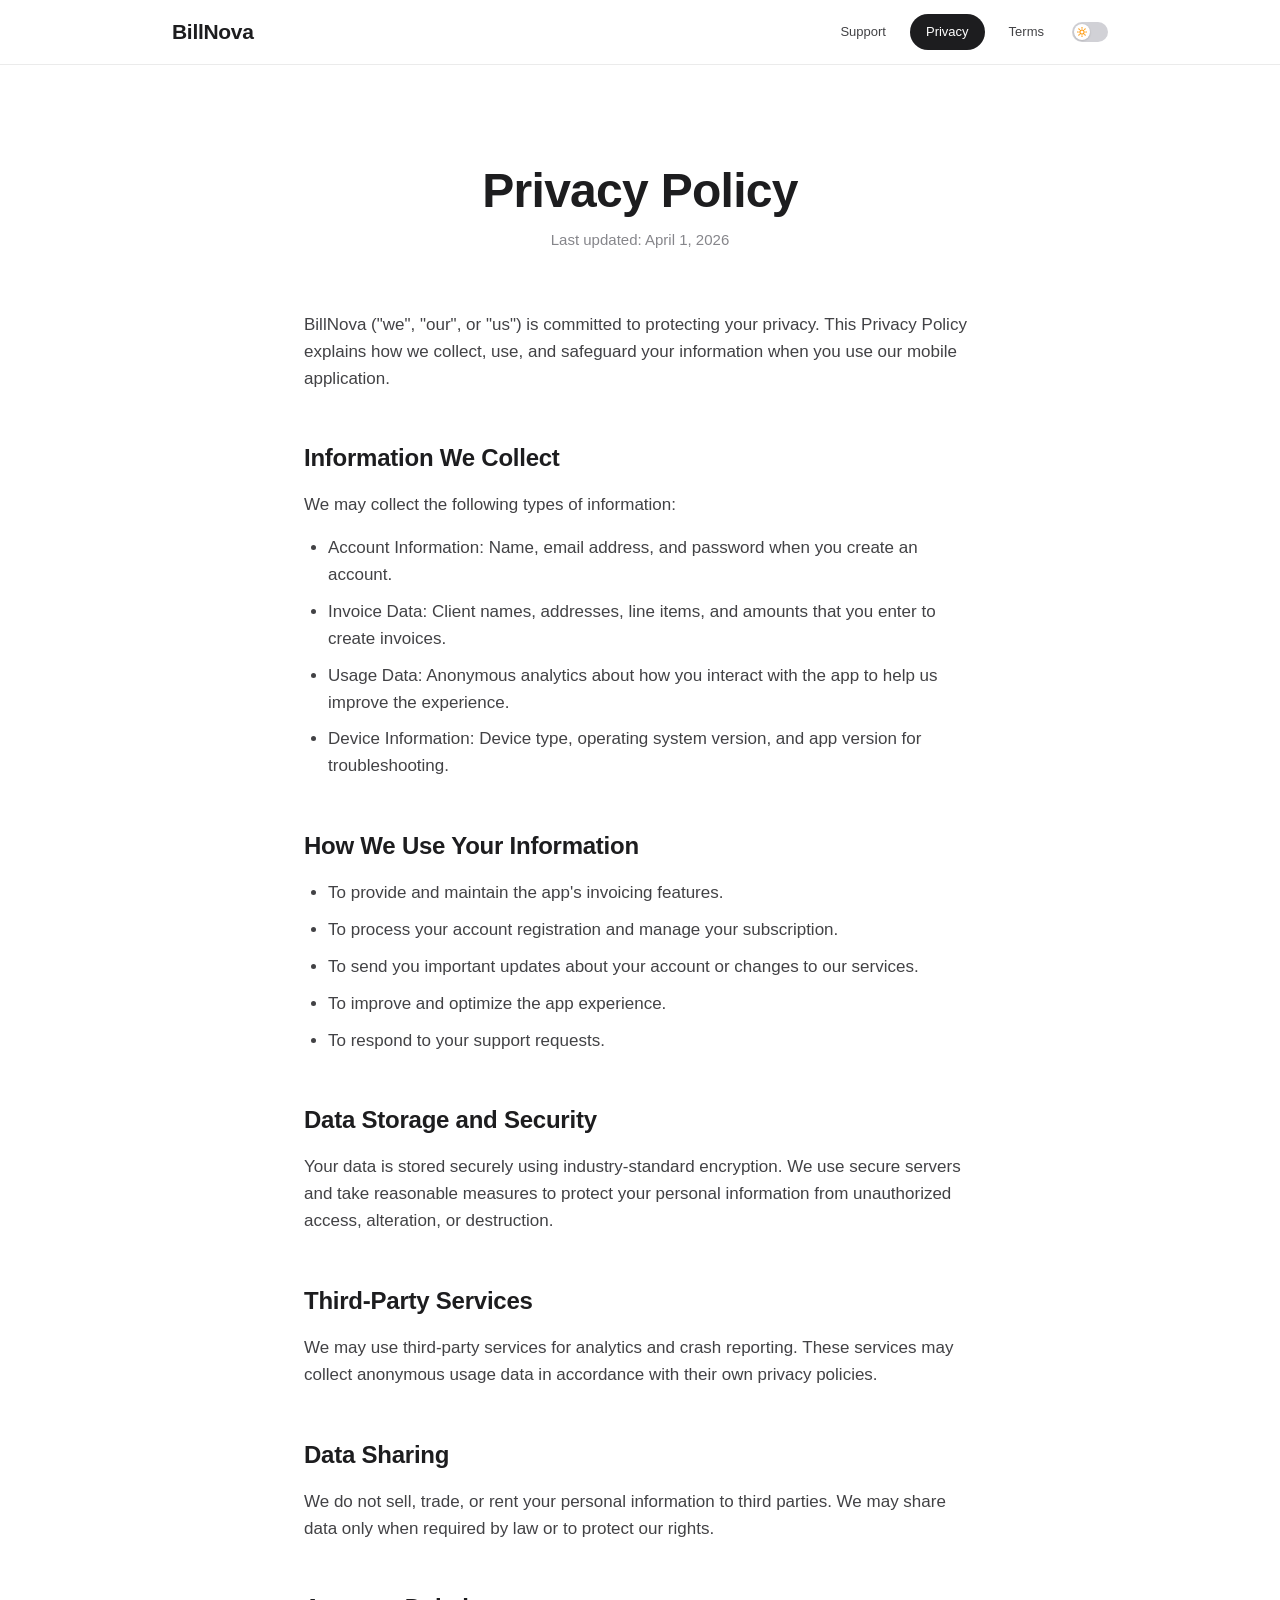
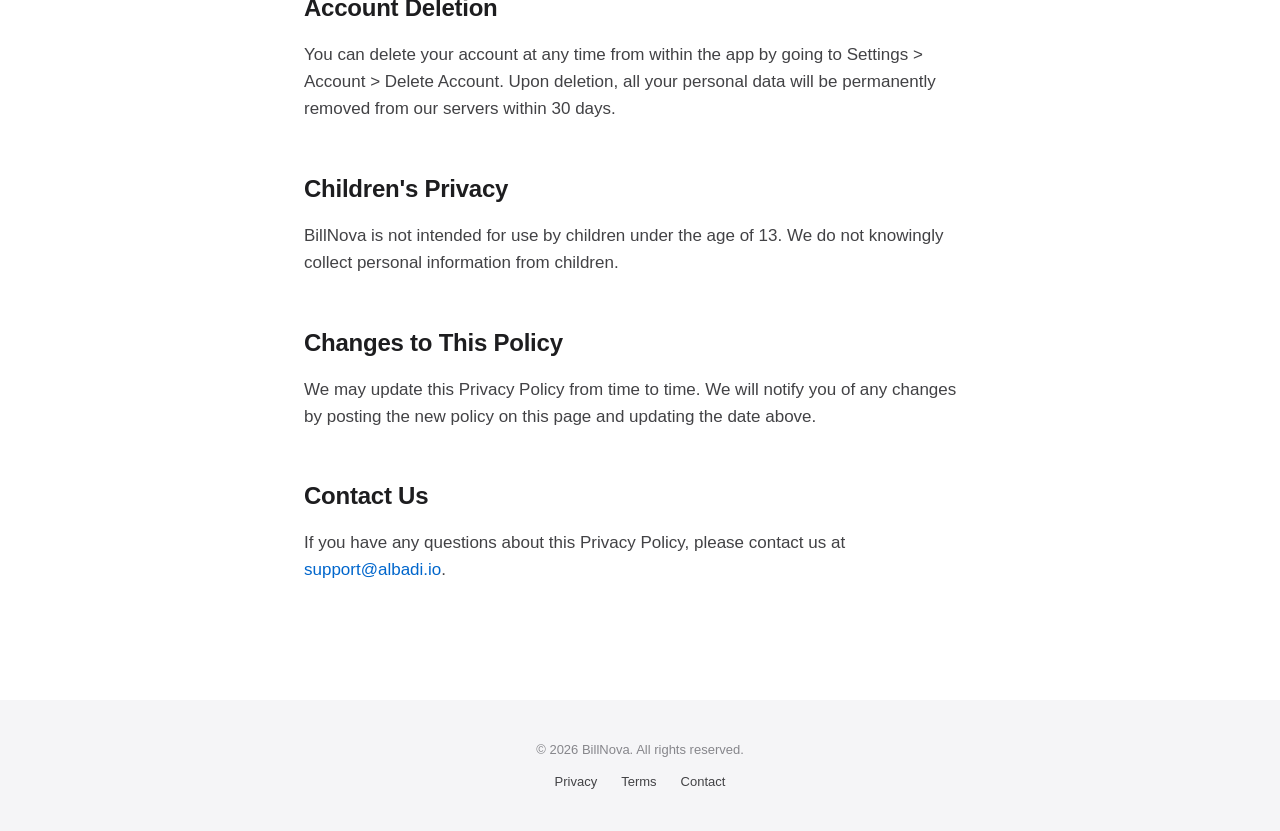
==== commit b2879d63: "Fix nav labels: use short translated keys (Support/Privacy/Terms) instead of full text" ====
--- a/privacy.html
+++ b/privacy.html
@@ -13,9 +13,9 @@
     <div class="inner">
       <a href="index.html" class="logo">BillNova</a>
       <nav>
-        <a href="index.html" data-i18n="contactBtn">Support</a>
-        <a href="privacy.html" class="active" data-i18n="privacyLink">Privacy</a>
-        <a href="terms.html" data-i18n="termsLink">Terms</a>
+        <a href="index.html" data-i18n="navSupport">Support</a>
+        <a href="privacy.html" class="active" data-i18n="navPrivacy">Privacy</a>
+        <a href="terms.html" data-i18n="navTerms">Terms</a>
         <button class="theme-toggle" aria-label="Toggle dark mode">
           <span class="toggle-thumb">
             <svg class="sun-icon" viewBox="0 0 24 24" fill="none" stroke="currentColor" stroke-width="2.5" stroke-linecap="round"><circle cx="12" cy="12" r="5"/><line x1="12" y1="1" x2="12" y2="3"/><line x1="12" y1="21" x2="12" y2="23"/><line x1="4.22" y1="4.22" x2="5.64" y2="5.64"/><line x1="18.36" y1="18.36" x2="19.78" y2="19.78"/><line x1="1" y1="12" x2="3" y2="12"/><line x1="21" y1="12" x2="23" y2="12"/><line x1="4.22" y1="19.78" x2="5.64" y2="18.36"/><line x1="18.36" y1="5.64" x2="19.78" y2="4.22"/></svg>
@@ -96,8 +96,8 @@
     <div class="inner">
       <p data-i18n="footerCopy">&copy; 2026 BillNova. All rights reserved.</p>
       <div class="links">
-        <a href="privacy.html" data-i18n="privacyLink">Privacy Policy</a>
-        <a href="terms.html" data-i18n="termsLink">Terms of Use</a>
+        <a href="privacy.html" data-i18n="navPrivacy">Privacy Policy</a>
+        <a href="terms.html" data-i18n="navTerms">Terms of Use</a>
         <a href="mailto:support@albadi.io" data-i18n="contactLink">Contact</a>
       </div>
     </div>
